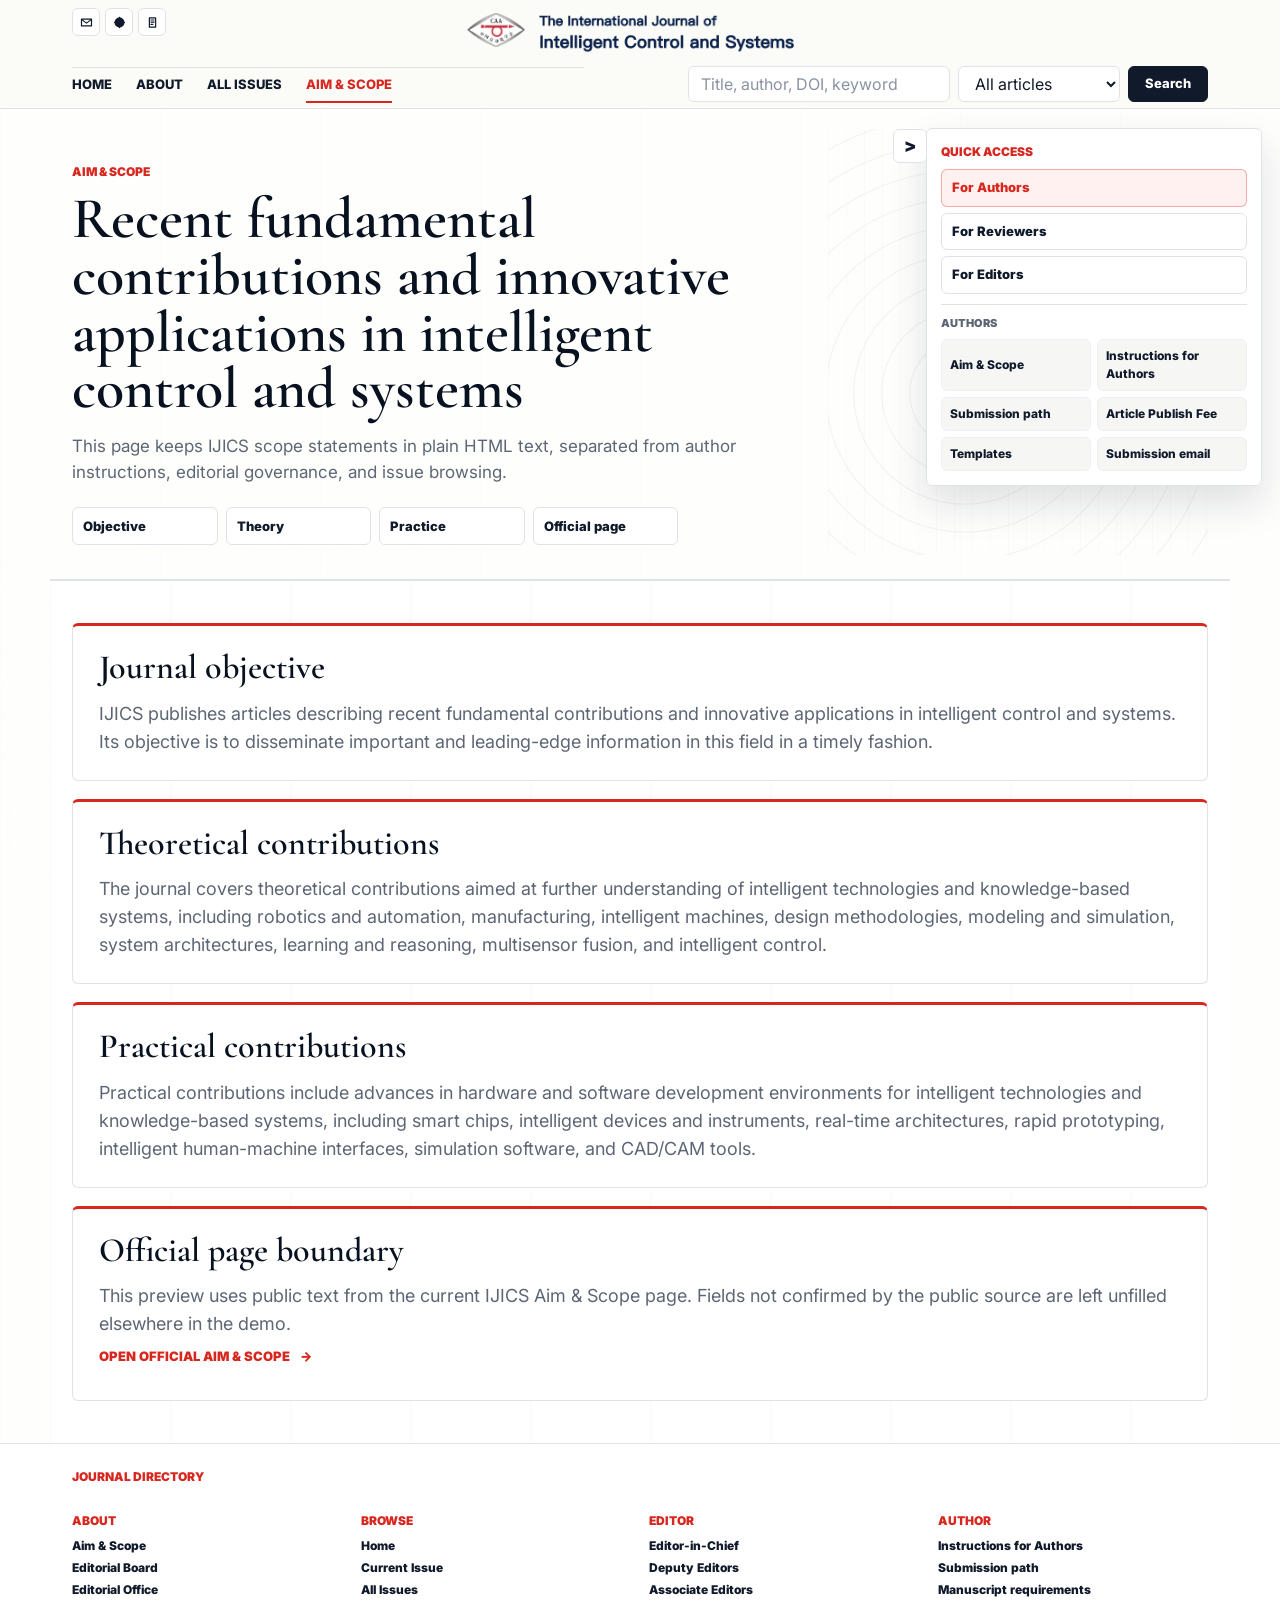
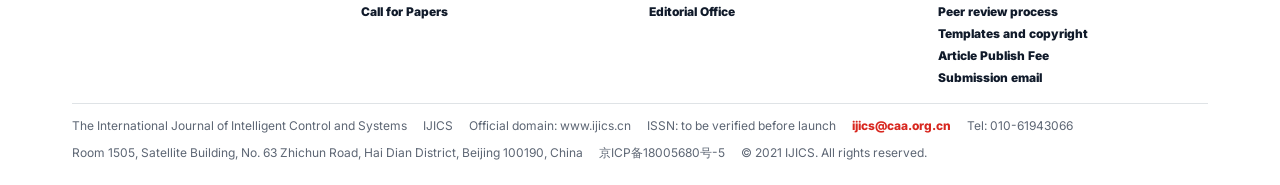
==== aim-scope.html @ 2e99a854 "Publish latest IJICS demo site" ====
<!doctype html>
<html lang="en">
  <head>
    <meta charset="utf-8" />
    <meta name="viewport" content="width=device-width, initial-scale=1" />
    <title>Aim &amp; Scope · IJICS Homepage Preview</title>
    <meta
      name="description"
      content="IJICS Aim and Scope page preview with official scope text for intelligent control, knowledge-based systems, and practical intelligent technologies."
    />
    <link rel="stylesheet" href="./styles.css?v=32" />
  </head>
  <body>
    <a class="skip-link" href="#main">Skip to content</a>

    <header class="site-header">
      <div class="nav-shell">
        <a class="brand" href="./index.html#home" aria-label="IJICS home">
          <img
            class="brand-logo"
            src="./assets/ijics-logo-lockup-transparent.png"
            width="798"
            height="128"
            alt="The International Journal of Intelligent Control and Systems"
          />
        </a>
        <div class="header-actions">
          <nav class="social-links" aria-label="Journal utility links">
            <a href="./editorial-board.html#editorial-office" aria-label="Contact Editorial Office">
              <svg viewBox="0 0 24 24" aria-hidden="true">
                <path d="M4 6.5h16v11H4z" />
                <path d="m4 7 8 6 8-6" />
              </svg>
              <span class="visually-hidden">Contact</span>
            </a>
            <a href="https://www.ijics.cn/" aria-label="Open current IJICS website">
              <svg viewBox="0 0 24 24" aria-hidden="true">
                <circle cx="12" cy="12" r="8" />
                <path d="M4 12h16M12 4c2.2 2.3 3.2 5 3.2 8s-1 5.7-3.2 8M12 4c-2.2 2.3-3.2 5-3.2 8s1 5.7 3.2 8" />
              </svg>
              <span class="visually-hidden">Website</span>
            </a>
            <a href="./author-center.html#author-guide" aria-label="Author resources">
              <svg viewBox="0 0 24 24" aria-hidden="true">
                <path d="M7 4.5h10v15H7z" />
                <path d="M9.5 8h5M9.5 11.5h5M9.5 15h3" />
              </svg>
              <span class="visually-hidden">Author resources</span>
            </a>
          </nav>
        </div>
      </div>

      <div class="navigation-board">
        <nav class="section-shortcuts" aria-label="Primary columns">
          <a href="./index.html#home">Home</a>
          <details class="nav-menu">
            <summary>About</summary>
            <div class="nav-menu-panel">
              <a href="./aim-scope.html#aim-scope">Aim &amp; Scope</a>
              <a href="./editorial-board.html#editorial-board">Editorial Board</a>
              <a href="./author-center.html#apf">Article Publish Fee</a>
              <a href="./editorial-board.html#editorial-office" data-section-link="Editors">Editorial Office</a>
            </div>
          </details>
          <a href="./index.html#all-issues">All Issues</a>
          <a class="nav-home" href="./aim-scope.html#aim-scope">Aim &amp; Scope</a>
        </nav>

        <form class="nav-article-search" id="article-search" role="search">
          <label for="articleQuery">Search articles</label>
          <div class="nav-search-row">
            <input
              id="articleQuery"
              type="search"
              placeholder="Title, author, DOI, keyword"
              autocomplete="off"
            />
            <select id="issueSelect" aria-label="Article collection">
              <option value="">All articles</option>
              <optgroup label="Articles">
                <option value="current">Current Issue</option>
                <option value="archive">Journal Archive</option>
                <option value="popular">Popular Articles</option>
              </optgroup>
              <optgroup label="Journal information">
                <option value="cfp">Call for Papers</option>
                <option value="authors">Author Resources</option>
              </optgroup>
            </select>
            <button type="submit" aria-label="Search articles">Search</button>
          </div>
        </form>
      </div>
    </header>

    <main id="main" class="page-shell">
      <aside class="quick-access-float" id="site-structure" aria-label="Quick Access">
        <button
          type="button"
          class="quick-access-toggle"
          id="quickAccessToggle"
          aria-label="Collapse Quick Access"
          aria-expanded="true"
          aria-controls="quickAccessContent"
          onclick="toggleQuickAccess()"
        >
          &gt;
        </button>
        <div class="quick-access-content" id="quickAccessContent">
          <p class="eyebrow">Quick Access</p>
          <div class="quick-access-links">
            <button type="button" class="quick-access-link is-active" data-section-link="Authors">For Authors</button>
            <button type="button" class="quick-access-link" data-section-link="Reviewers">For Reviewers</button>
            <button type="button" class="quick-access-link" data-section-link="Editors">For Editors</button>
          </div>
          <div class="quick-access-secondary" id="quickAccessSecondary" aria-live="polite"></div>
        </div>
      </aside>

      <div class="content-flow">
        <section class="subpage-hero" id="aim-scope">
          <div>
            <p class="eyebrow">Aim &amp; Scope</p>
            <h1>Recent fundamental contributions and innovative applications in intelligent control and systems</h1>
            <p>
              This page keeps IJICS scope statements in plain HTML text, separated from
              author instructions, editorial governance, and issue browsing.
            </p>
          </div>
          <nav class="subpage-jump-row" aria-label="Aim and scope sections">
            <a href="#journal-objective">Objective</a>
            <a href="#theoretical-scope">Theory</a>
            <a href="#practical-scope">Practice</a>
            <a href="#official-page">Official page</a>
          </nav>
        </section>

        <section class="profile-band profile-band-paper" aria-label="Journal aim and scope">
          <div class="guide-grid">
            <article class="guide-card" id="journal-objective">
              <h2>Journal objective</h2>
              <p>
                IJICS publishes articles describing recent fundamental contributions and innovative
                applications in intelligent control and systems. Its objective is to disseminate
                important and leading-edge information in this field in a timely fashion.
              </p>
            </article>

            <article class="guide-card" id="theoretical-scope">
              <h2>Theoretical contributions</h2>
              <p>
                The journal covers theoretical contributions aimed at further understanding of
                intelligent technologies and knowledge-based systems, including robotics and automation,
                manufacturing, intelligent machines, design methodologies, modeling and simulation,
                system architectures, learning and reasoning, multisensor fusion, and intelligent control.
              </p>
            </article>

            <article class="guide-card" id="practical-scope">
              <h2>Practical contributions</h2>
              <p>
                Practical contributions include advances in hardware and software development
                environments for intelligent technologies and knowledge-based systems, including smart
                chips, intelligent devices and instruments, real-time architectures, rapid prototyping,
                intelligent human-machine interfaces, simulation software, and CAD/CAM tools.
              </p>
            </article>

            <article class="guide-card" id="official-page">
              <h2>Official page boundary</h2>
              <p>
                This preview uses public text from the current IJICS Aim &amp; Scope page. Fields not
                confirmed by the public source are left unfilled elsewhere in the demo.
              </p>
              <a class="quiet-link" href="https://www.ijics.cn/about/amis-and-scope">Open official Aim &amp; Scope</a>
            </article>
          </div>
        </section>
      </div>
    </main>

    <footer class="site-footer" id="contact" aria-label="Journal compliance information">
      <div class="footer-compliance">
        <p class="eyebrow">Journal directory</p>
        <nav class="footer-directory" aria-label="Expanded journal navigation">
          <section class="footer-directory-group">
            <h2>About</h2>
            <a href="./aim-scope.html#aim-scope">Aim &amp; Scope</a>
            <a href="./editorial-board.html#editorial-board">Editorial Board</a>
            <a href="./editorial-board.html#editorial-office">Editorial Office</a>
          </section>
          <section class="footer-directory-group">
            <h2>Browse</h2>
            <a href="./index.html#home">Home</a>
            <a href="./index.html#current-issue">Current Issue</a>
            <a href="./index.html#all-issues">All Issues</a>
            <a href="./index.html#call-for-papers">Call for Papers</a>
          </section>
          <section class="footer-directory-group">
            <h2>Editor</h2>
            <a href="./editorial-board.html#editor-in-chief">Editor-in-Chief</a>
            <a href="./editorial-board.html#deputy-editors">Deputy Editors</a>
            <a href="./editorial-board.html#associate-editors">Associate Editors</a>
            <a href="./editorial-board.html#editorial-office">Editorial Office</a>
          </section>
          <section class="footer-directory-group">
            <h2>Author</h2>
            <a href="./author-center.html#author-guide">Instructions for Authors</a>
            <a href="./author-center.html#submission">Submission path</a>
            <a href="./author-center.html#requirements">Manuscript requirements</a>
            <a href="./author-center.html#peer-review">Peer review process</a>
            <a href="./author-center.html#templates">Templates and copyright</a>
            <a href="./author-center.html#apf">Article Publish Fee</a>
            <a href="./editorial-board.html#editorial-office">Submission email</a>
          </section>
        </nav>
        <div class="identity-strip">
          <span>The International Journal of Intelligent Control and Systems</span>
          <span>IJICS</span>
          <span>Official domain: www.ijics.cn</span>
          <span>ISSN: to be verified before launch</span>
          <a href="mailto:ijics@caa.org.cn">ijics@caa.org.cn</a>
          <span>Tel: 010-61943066</span>
          <span>Room 1505, Satellite Building, No. 63 Zhichun Road, Hai Dian District, Beijing 100190, China</span>
          <span>京ICP备18005680号-5</span>
          <span>© 2021 IJICS. All rights reserved.</span>
        </div>
      </div>
    </footer>

    <div class="toast" id="toast" role="status" aria-live="polite"></div>
    <script src="./script.js?v=27"></script>
  </body>
</html>
---- styles.css ----
@import url("https://fonts.googleapis.com/css2?family=Cormorant+Garamond:wght@500;600;700&family=Inter:wght@400;500;600;700;800;900&display=swap");

:root {
  --paper: #fbfbf8;
  --surface: #ffffff;
  --surface-soft: #f6f7f5;
  --ink: #101a2a;
  --ink-strong: #07111f;
  --muted: #5d6674;
  --faint: #8a93a1;
  --line: #dfe3e6;
  --line-soft: #edf0f2;
  --accent: #d8271f;
  --accent-dark: #a91915;
  --accent-soft: #fff1ef;
  --blue-soft: #edf3f7;
  --max: 1180px;
  --radius: 6px;
  --shadow: 0 18px 40px rgba(16, 26, 42, 0.05);
  --display: "Cormorant Garamond", Georgia, "Times New Roman", serif;
  --sans: Inter, ui-sans-serif, system-ui, -apple-system, BlinkMacSystemFont, "Segoe UI", sans-serif;
}

* {
  box-sizing: border-box;
}

html {
  scroll-behavior: smooth;
}

[id] {
  scroll-margin-top: 148px;
}

body {
  margin: 0;
  background:
    linear-gradient(90deg, rgba(16, 26, 42, 0.035) 1px, transparent 1px) 0 0 / 160px 100%,
    var(--paper);
  color: var(--ink);
  font-family: var(--sans);
  font-size: 16px;
  line-height: 1.5;
  letter-spacing: 0;
}

body::before {
  content: "";
  position: fixed;
  left: 0;
  bottom: 0;
  z-index: -1;
  width: min(460px, 42vw);
  height: min(360px, 42vh);
  pointer-events: none;
  background:
    radial-gradient(circle at 18% 72%, rgba(216, 39, 31, 0.2) 0 2px, transparent 3px),
    radial-gradient(circle at 46% 58%, rgba(16, 26, 42, 0.18) 0 2px, transparent 3px),
    radial-gradient(circle at 72% 42%, rgba(216, 39, 31, 0.16) 0 2px, transparent 3px),
    repeating-radial-gradient(circle at 24% 80%, transparent 0 24px, rgba(16, 26, 42, 0.08) 25px, transparent 26px);
  opacity: 0.42;
}

a {
  color: inherit;
  text-decoration: none;
}

button,
input,
select {
  font: inherit;
  letter-spacing: 0;
}

button,
a {
  -webkit-tap-highlight-color: transparent;
}

:focus-visible {
  outline: 3px solid rgba(216, 39, 31, 0.38);
  outline-offset: 3px;
}

.skip-link {
  position: absolute;
  left: 16px;
  top: -60px;
  z-index: 20;
  padding: 10px 14px;
  border-radius: var(--radius);
  background: var(--ink);
  color: #fff;
}

.skip-link:focus {
  top: 16px;
}

.visually-hidden {
  position: absolute;
  width: 1px;
  height: 1px;
  overflow: hidden;
  clip: rect(0 0 0 0);
  white-space: nowrap;
}

.site-header {
  position: sticky;
  top: 0;
  z-index: 10;
  border-bottom: 1px solid var(--line);
  background: rgba(251, 251, 248, 0.96);
  backdrop-filter: blur(14px);
}

.nav-shell {
  position: relative;
  width: min(100%, var(--max));
  margin: 0 auto;
  display: grid;
  grid-template-columns: 1fr;
  align-items: center;
  justify-items: center;
  min-height: 66px;
  padding: 4px 22px 3px;
}

.brand {
  min-width: 0;
  display: block;
  width: min(100%, 360px);
  max-width: 360px;
}

.brand-logo {
  display: block;
  width: 100%;
  height: auto;
  margin-inline: auto;
}

.header-actions {
  position: absolute;
  left: 22px;
  top: 8px;
  display: grid;
  gap: 5px;
  justify-items: start;
}

.social-links {
  display: flex;
  flex-wrap: wrap;
  gap: 5px;
  justify-content: flex-start;
}

.social-links a {
  width: 28px;
  height: 28px;
  display: inline-grid;
  place-items: center;
  padding: 0;
  border: 1px solid var(--line);
  border-radius: var(--radius);
  background: var(--surface);
  color: var(--ink);
  font-size: 0;
  font-weight: 850;
}

.social-links svg {
  width: 15px;
  height: 15px;
  display: block;
  fill: none;
  stroke: currentColor;
  stroke-width: 1.9;
  stroke-linecap: round;
  stroke-linejoin: round;
}

.social-links circle {
  fill: currentColor;
  stroke: none;
}

.social-links a[aria-label="RSS feed"]::before {
  font-size: 9px;
  font-weight: 900;
}

.social-links a:hover {
  border-color: rgba(216, 39, 31, 0.34);
  color: var(--accent);
}

.navigation-board {
  width: min(100%, var(--max));
  margin: 0 auto;
  display: grid;
  grid-template-columns: minmax(360px, 0.92fr) minmax(420px, 1.08fr);
  gap: 24px;
  align-items: center;
  padding: 0 22px 6px;
}

.section-shortcuts {
  display: flex;
  min-width: 0;
  gap: 24px;
  align-items: center;
  border-top: 1px solid var(--line);
}

.section-shortcuts a,
.nav-menu summary {
  min-height: 34px;
  display: inline-flex;
  align-items: center;
  border: 0;
  background: transparent;
  color: var(--ink);
  font-size: 13px;
  font-weight: 800;
  text-transform: uppercase;
  white-space: nowrap;
  cursor: pointer;
}

.section-shortcuts .nav-home {
  position: relative;
  color: var(--accent);
}

.section-shortcuts .nav-home::after {
  content: "";
  position: absolute;
  left: 0;
  right: 0;
  bottom: -1px;
  height: 2px;
  background: var(--accent);
}

.section-shortcuts a:hover,
.nav-menu summary:hover {
  color: var(--accent);
}

.nav-menu {
  position: relative;
  min-width: 0;
  display: inline-flex;
  align-items: center;
}

.nav-menu summary {
  list-style: none;
}

.nav-menu summary::-webkit-details-marker {
  display: none;
}

.nav-menu-panel {
  position: absolute;
  top: calc(100% + 7px);
  left: -12px;
  z-index: 12;
  min-width: 220px;
  display: grid;
  overflow: hidden;
  border: 1px solid var(--line);
  border-radius: var(--radius);
  background: var(--surface);
  box-shadow: var(--shadow);
}

.nav-menu-panel a {
  min-height: 40px;
  display: flex;
  align-items: center;
  padding: 9px 12px;
  border-bottom: 1px solid var(--line-soft);
  color: var(--ink);
  font-size: 13px;
  font-weight: 700;
  text-transform: none;
}

.nav-menu-panel a:last-child {
  border-bottom: 0;
}

.nav-menu-panel a:hover {
  background: var(--surface-soft);
  color: var(--accent);
}

.nav-article-search {
  display: grid;
  justify-self: end;
  width: min(100%, 520px);
}

.nav-article-search label {
  position: absolute;
  width: 1px;
  height: 1px;
  overflow: hidden;
  clip: rect(0 0 0 0);
  white-space: nowrap;
}

.nav-search-row {
  display: grid;
  grid-template-columns: minmax(170px, 1fr) 162px auto;
  gap: 8px;
}

.nav-search-row input,
.nav-search-row select {
  min-width: 0;
  height: 36px;
  padding: 0 12px;
  border: 1px solid var(--line);
  border-radius: var(--radius);
  background: var(--surface);
  color: var(--ink);
}

.nav-search-row input::placeholder,
.announcement-search input::placeholder {
  color: var(--faint);
}

.nav-search-row button {
  min-height: 36px;
  padding: 0 16px;
  border: 1px solid var(--ink);
  border-radius: var(--radius);
  background: var(--ink);
  color: #fff;
  font-size: 13px;
  font-weight: 800;
  cursor: pointer;
}

.nav-search-row button:hover,
.editorial-link:hover {
  border-color: var(--accent);
  background: var(--accent);
}

.page-shell {
  width: 100%;
  margin: 0 auto;
  display: block;
  background: rgba(255, 255, 255, 0.72);
}

.content-flow {
  min-width: 0;
}

.quick-access-float {
  position: fixed;
  top: 128px;
  right: 18px;
  z-index: 22;
  width: 336px;
  padding: 14px;
  overflow: visible;
  border: 1px solid var(--line);
  border-radius: var(--radius);
  background: rgba(255, 255, 255, 0.94);
  box-shadow: 0 18px 38px rgba(16, 26, 42, 0.13);
  backdrop-filter: blur(12px);
}

.quick-access-toggle {
  position: absolute;
  top: 0;
  left: -34px;
  z-index: 2;
  width: 34px;
  height: 34px;
  display: inline-grid;
  place-items: center;
  border: 1px solid var(--line);
  border-radius: var(--radius);
  background: var(--surface);
  color: var(--ink);
  font-size: 18px;
  font-weight: 900;
  line-height: 1;
  cursor: pointer;
}

.quick-access-content {
  max-height: calc(100vh - 156px);
  overflow-y: auto;
}

.quick-access-toggle:hover {
  border-color: rgba(216, 39, 31, 0.34);
  color: var(--accent);
}

.quick-access-float.is-collapsed {
  right: 0;
  width: 44px;
  height: 44px;
  padding: 0;
  overflow: hidden;
  border-right: 0;
  border-radius: var(--radius) 0 0 var(--radius);
}

.quick-access-float.is-collapsed .quick-access-content {
  display: none;
}

.quick-access-float.is-collapsed .quick-access-toggle {
  inset: 0;
  width: 44px;
  height: 44px;
  border: 0;
  border-radius: 0;
  background: var(--ink);
  color: #fff;
}

.quick-access-float .eyebrow {
  margin-bottom: 8px;
}

.quick-access-links {
  display: grid;
  gap: 6px;
}

.quick-access-link {
  width: 100%;
  min-height: 36px;
  padding: 8px 10px;
  border: 1px solid var(--line);
  border-radius: var(--radius);
  background: var(--surface);
  color: var(--ink);
  text-align: left;
  font-size: 13px;
  font-weight: 850;
  cursor: pointer;
}

.quick-access-link:hover,
.quick-access-link.is-active {
  border-color: rgba(216, 39, 31, 0.34);
  background: var(--accent-soft);
  color: var(--accent);
}

.quick-access-secondary {
  display: grid;
  gap: 8px;
  margin-top: 10px;
  padding-top: 10px;
  border-top: 1px solid var(--line);
}

.quick-access-secondary p {
  margin: 0;
  color: var(--muted);
  font-size: 11px;
  font-weight: 900;
  text-transform: uppercase;
}

.quick-access-secondary-list {
  display: grid;
  grid-template-columns: repeat(2, minmax(0, 1fr));
  gap: 6px;
}

.quick-access-secondary-link {
  width: 100%;
  min-height: 32px;
  padding: 7px 8px;
  border: 1px solid var(--line-soft);
  border-radius: var(--radius);
  background: var(--surface-soft);
  color: var(--ink);
  text-align: left;
  font-size: 12px;
  font-weight: 800;
  cursor: pointer;
}

.quick-access-secondary-link:hover {
  border-color: rgba(216, 39, 31, 0.3);
  color: var(--accent);
}

.home-band,
.summary-band {
  padding: 28px 22px 42px;
}

.home-grid,
.updates-panel,
.footer-compliance {
  width: min(100%, var(--max));
  margin-inline: auto;
}

.home-grid {
  display: grid;
  grid-template-columns: minmax(0, 1fr);
  gap: 24px;
  align-items: start;
}

.reader-panel {
  min-width: 0;
}

.eyebrow {
  margin: 0 0 10px;
  color: var(--accent);
  font-size: 12px;
  font-weight: 900;
  text-transform: uppercase;
}

h1,
h2,
h3,
p {
  overflow-wrap: anywhere;
}

h1 {
  margin: 0;
  max-width: 650px;
  color: var(--ink-strong);
  font-family: var(--display);
  font-size: 58px;
  font-weight: 600;
  line-height: 0.98;
}

h2 {
  margin: 0;
  color: var(--ink-strong);
  font-family: var(--display);
  font-size: 28px;
  font-weight: 600;
  line-height: 1.1;
}

h3 {
  margin: 0;
  color: var(--ink-strong);
  font-size: 16px;
  line-height: 1.28;
}

.feature-slide p,
.editorial-copy p {
  color: var(--muted);
}

.feature-carousel {
  margin-bottom: 22px;
  overflow: hidden;
  border-bottom: 1px solid var(--line);
}

.feature-track {
  display: flex;
  gap: 14px;
  overflow-x: auto;
  scroll-snap-type: x mandatory;
  scrollbar-width: none;
}

.feature-track::-webkit-scrollbar {
  display: none;
}

.feature-slide {
  position: relative;
  isolation: isolate;
  min-height: 322px;
  min-width: 100%;
  display: grid;
  grid-template-columns: minmax(0, 0.55fr) minmax(0, 0.45fr);
  gap: 24px;
  align-items: start;
  padding: 34px 0 28px;
  overflow: hidden;
  background: transparent;
  scroll-snap-align: start;
}

.feature-slide > div,
.feature-slide > a {
  grid-column: 1;
  position: relative;
  z-index: 2;
}

.feature-slide > a {
  justify-self: start;
  align-self: end;
}

.feature-slide::before {
  content: "";
  position: absolute;
  inset: 10px 0 22px 46%;
  z-index: 0;
  background:
    radial-gradient(circle at 50% 50%, var(--ink) 0 7px, transparent 8px),
    radial-gradient(circle at 34% 44%, var(--accent) 0 3px, transparent 4px),
    radial-gradient(circle at 62% 20%, var(--accent) 0 3px, transparent 4px),
    radial-gradient(circle at 78% 58%, var(--accent) 0 3px, transparent 4px),
    radial-gradient(circle at 56% 82%, var(--accent) 0 3px, transparent 4px),
    repeating-radial-gradient(circle at 50% 50%, transparent 0 30px, rgba(16, 26, 42, 0.15) 31px, transparent 32px),
    linear-gradient(90deg, transparent 0 49%, rgba(16, 26, 42, 0.13) 49.5% 50.5%, transparent 51%),
    linear-gradient(0deg, transparent 0 49%, rgba(16, 26, 42, 0.13) 49.5% 50.5%, transparent 51%),
    repeating-linear-gradient(90deg, rgba(16, 26, 42, 0.04) 0 1px, transparent 1px 18px),
    repeating-linear-gradient(0deg, rgba(16, 26, 42, 0.04) 0 1px, transparent 1px 18px);
  opacity: 0.86;
}

.feature-slide::after {
  content: "";
  position: absolute;
  right: 8%;
  top: 76px;
  z-index: 1;
  width: 176px;
  height: 176px;
  border: 1px solid rgba(216, 39, 31, 0.72);
  border-left-color: transparent;
  border-bottom-color: transparent;
  border-radius: 50%;
  transform: rotate(18deg);
}

.feature-slide h2 {
  max-width: 650px;
  font-size: 52px;
  line-height: 0.98;
}

.quiet-link,
.editorial-link,
.updates-panel a {
  min-height: 38px;
  display: inline-flex;
  align-items: center;
  width: fit-content;
  padding: 8px 0;
  border: 0;
  background: transparent;
  color: var(--accent);
  font-size: 13px;
  font-weight: 900;
  text-transform: uppercase;
}

.quiet-link::after,
.editorial-link::after,
.updates-panel a::after {
  content: "->";
  margin-left: 10px;
}

.editorial-link {
  padding: 9px 12px;
  border: 1px solid var(--ink);
  border-radius: var(--radius);
  background: var(--ink);
  color: #fff;
  text-transform: none;
}

.editorial-link::after {
  content: "";
  margin: 0;
}

.issue-showcase {
  display: grid;
  gap: 18px;
  padding-top: 22px;
  border-top: 1px solid var(--line);
}

.issue-showcase-header {
  display: flex;
  align-items: end;
  justify-content: space-between;
  gap: 24px;
}

.issue-showcase-header h2 {
  margin: 2px 0 0;
  font-size: 33px;
  line-height: 1.02;
}

.issue-showcase-header p:last-child {
  max-width: 640px;
  margin: 9px 0 0;
  color: var(--muted);
  font-size: 15px;
}

.issue-showcase-header .quiet-link {
  margin-bottom: 8px;
  white-space: nowrap;
}

.article-type-switcher {
  display: flex;
  align-items: center;
  justify-content: space-between;
  gap: 18px;
  min-width: 0;
  padding: 0;
  border-top: 1px solid var(--line);
  border-bottom: 1px solid var(--line);
  background: var(--surface);
}

.article-type-tabs {
  display: flex;
  align-items: stretch;
  min-width: 0;
  overflow-x: auto;
}

.article-type-tab {
  position: relative;
  min-height: 58px;
  display: inline-flex;
  align-items: center;
  justify-content: center;
  min-width: max-content;
  padding: 10px 16px;
  border: 0;
  background: transparent;
  color: var(--muted);
  font-size: 14px;
  font-weight: 800;
  text-align: center;
  cursor: pointer;
}

.article-type-tab span {
  margin-left: 4px;
  color: inherit;
  font-weight: 700;
}

.article-type-tab.is-active,
.article-type-tab:hover {
  color: var(--accent);
}

.article-type-tab.is-active::after {
  content: "";
  position: absolute;
  left: 14px;
  right: 14px;
  bottom: 0;
  height: 2px;
  background: var(--accent);
}

.article-sort {
  display: inline-flex;
  align-items: center;
  gap: 8px;
  flex: 0 0 auto;
  padding-right: 10px;
  color: var(--muted);
  font-size: 14px;
  font-weight: 800;
  white-space: nowrap;
}

.article-sort select {
  width: auto;
  min-height: 40px;
  padding: 0 30px 0 4px;
  border: 0;
  background: transparent;
  color: var(--muted);
  font-weight: 800;
}

.article-list {
  min-width: 0;
}

.issue-card-grid {
  display: grid;
  grid-template-columns: repeat(3, minmax(0, 1fr));
  grid-auto-rows: 1fr;
  gap: 14px;
  align-items: stretch;
}

.article-card {
  min-width: 0;
}

.article-card.is-hidden {
  display: none;
}

.issue-article-card {
  display: grid;
  grid-template-rows: auto 1fr auto;
  height: 100%;
  min-height: 510px;
  overflow: hidden;
  border: 1px solid var(--line);
  border-radius: var(--radius);
  background: var(--surface);
  box-shadow: 0 12px 26px rgba(16, 26, 42, 0.035);
}

.issue-article-card:hover {
  border-color: rgba(216, 39, 31, 0.28);
  box-shadow: 0 18px 34px rgba(16, 26, 42, 0.07);
}

.article-figure {
  margin: 0;
  overflow: hidden;
  aspect-ratio: 16 / 9;
  border-bottom: 1px solid var(--line);
  background: #f7f9fa;
}

.article-figure img {
  display: block;
  width: 100%;
  height: 100%;
  object-fit: cover;
}

.article-card-body {
  display: grid;
  align-content: start;
  min-height: 235px;
  padding: 14px 14px 12px;
}

.type-label {
  display: block;
  margin: 0;
  color: var(--muted);
  font-size: 11px;
  font-weight: 900;
  text-transform: uppercase;
}

.article-card h2 {
  margin: 7px 0 0;
  font-size: 22px;
  line-height: 1.06;
}

.article-authors {
  margin: 8px 0 0;
  color: var(--muted);
  font-size: 14px;
  font-weight: 700;
}

.article-meta {
  margin: 8px 0 0;
  color: var(--faint);
  font-size: 12px;
  font-weight: 700;
}

.article-meta span {
  display: inline-block;
  margin: 0 6px;
  color: var(--line);
}

.article-actions {
  display: grid;
  grid-template-columns: repeat(auto-fit, minmax(64px, 1fr));
  border-top: 1px solid var(--line);
  background: var(--surface);
}

.article-actions a {
  min-width: 0;
  min-height: 42px;
  display: inline-flex;
  align-items: center;
  justify-content: center;
  padding: 0 8px;
  color: var(--muted);
  font-size: 12px;
  font-weight: 800;
}

.article-actions a + a {
  border-left: 1px solid var(--line-soft);
}

.article-actions a:hover {
  color: var(--accent);
  background: var(--accent-soft);
}

.all-issues-panel {
  display: grid;
  gap: 18px;
  width: min(100%, var(--max));
  margin: 0 auto;
  padding: 42px 22px;
  border-top: 1px solid var(--line);
}

.all-issues-grid {
  display: flex;
  gap: 12px;
  overflow-x: auto;
  scroll-snap-type: x mandatory;
  padding-bottom: 10px;
  scrollbar-color: var(--accent) var(--line);
}

.past-issue-card {
  flex: 0 0 calc((100% - 24px) / 3);
  display: grid;
  grid-template-columns: 74px minmax(0, 1fr);
  gap: 14px;
  align-items: start;
  min-width: 0;
  padding: 14px;
  border: 1px solid var(--line);
  border-radius: var(--radius);
  background: var(--surface);
  scroll-snap-align: start;
}

.past-issue-card img {
  width: 74px;
  aspect-ratio: 1;
  object-fit: cover;
  border: 1px solid var(--line);
  border-radius: var(--radius);
  background: var(--paper);
}

.past-issue-card h3 {
  margin-top: 6px;
  font-family: var(--display);
  font-size: 20px;
  font-weight: 600;
}

.past-issue-card p:last-child {
  margin: 7px 0 0;
  color: var(--muted);
  font-size: 13px;
}

.past-issue-card a {
  color: var(--accent);
  font-weight: 850;
}

.article-preview {
  margin: 0;
  overflow: hidden;
  border: 1px solid var(--line);
  border-radius: var(--radius);
  background: var(--paper);
  min-width: 0;
}

.article-preview img {
  display: block;
  width: 100%;
  max-width: 100%;
  height: auto;
  object-fit: cover;
}

.editorial-copy {
  display: grid;
  gap: 8px;
}

.article-byline {
  font-weight: 700;
}

.summary-band {
  padding: 42px 22px;
  border-top: 1px solid var(--line);
  border-bottom: 1px solid var(--line);
  background: var(--surface);
}

.updates-panel {
  margin-bottom: 28px;
}

.updates-heading {
  display: flex;
  gap: 18px;
  align-items: flex-start;
  justify-content: space-between;
  margin-bottom: 16px;
  padding-bottom: 12px;
  border-bottom: 1px solid var(--line);
}

.updates-grid {
  display: flex;
  gap: 12px;
  overflow-x: auto;
  scroll-snap-type: x mandatory;
  padding-bottom: 10px;
  scrollbar-color: var(--accent) var(--line);
}

.update-card {
  flex: 0 0 calc((100% - 12px) / 2);
  min-width: 220px;
  min-height: 172px;
  display: grid;
  grid-template-columns: 64px minmax(0, 1fr);
  gap: 14px;
  align-items: start;
  padding: 15px;
  border: 1px solid var(--line);
  background: var(--paper);
  scroll-snap-align: start;
}

.update-card.is-hidden {
  display: none;
}

.update-call {
  border-top: 3px solid var(--accent);
}

.update-news {
  border-top: 3px solid var(--ink);
}

.update-card img {
  width: 64px;
  aspect-ratio: 1;
  object-fit: cover;
  border: 1px solid var(--line);
  border-radius: var(--radius);
  background: var(--surface);
}

.update-label {
  display: inline-flex;
  width: fit-content;
  min-height: 22px;
  align-items: center;
  padding: 2px 7px;
  border: 1px solid rgba(216, 39, 31, 0.38);
  border-radius: 999px;
  background: var(--accent-soft);
  color: var(--accent);
  font-size: 11px;
  font-weight: 900;
  text-transform: uppercase;
}

.update-news .update-label {
  border-color: rgba(16, 26, 42, 0.22);
  background: var(--blue-soft);
  color: var(--ink);
}

.update-card h3 {
  margin-top: 8px;
  font-family: var(--display);
  font-size: 21px;
  font-weight: 600;
}

.update-card p {
  margin: 8px 0 0;
  color: var(--muted);
  font-size: 14px;
  line-height: 1.4;
}

.update-card strong {
  display: block;
  margin-top: 10px;
  color: var(--ink);
  font-size: 13px;
}

.announcements-empty {
  margin: 0;
  padding: 18px;
  border: 1px dashed var(--line);
  border-radius: var(--radius);
  color: var(--muted);
  background: var(--paper);
}

.journal-news-board {
  display: grid;
  gap: 16px;
  margin-top: 28px;
  padding-top: 22px;
  border-top: 1px solid var(--line);
}

.journal-news-heading h2 {
  margin-top: 0;
}

.journal-news-list {
  display: grid;
  gap: 12px;
}

.journal-news-card {
  display: grid;
  grid-template-columns: 168px minmax(0, 1fr);
  gap: 18px;
  align-items: stretch;
  min-width: 0;
  padding: 14px;
  border: 1px solid var(--line);
  border-radius: var(--radius);
  background: var(--paper);
}

.journal-news-card img {
  width: 100%;
  height: 132px;
  object-fit: cover;
  border: 1px solid var(--line);
  border-radius: var(--radius);
  background: var(--surface);
}

.journal-news-card h3 {
  margin-top: 8px;
  font-family: var(--display);
  font-size: 24px;
  font-weight: 600;
}

.journal-news-card p {
  margin: 8px 0 0;
  color: var(--muted);
}

.news-meta {
  margin: 0;
  color: var(--accent);
  font-size: 12px;
  font-weight: 900;
  text-transform: uppercase;
}

.toast {
  position: fixed;
  right: 18px;
  bottom: 18px;
  z-index: 30;
  max-width: 320px;
  padding: 12px 14px;
  border-radius: var(--radius);
  background: var(--ink);
  color: #fff;
  box-shadow: var(--shadow);
  opacity: 0;
  transform: translateY(12px);
  pointer-events: none;
  transition: opacity 160ms ease, transform 160ms ease;
}

.toast.is-visible {
  opacity: 1;
  transform: translateY(0);
}

.site-footer {
  border-top: 1px solid var(--line);
  background: var(--surface);
}

.footer-compliance {
  padding: 24px 22px;
}

.footer-directory {
  display: grid;
  grid-template-columns: repeat(4, minmax(0, 1fr));
  gap: 18px;
  margin-top: 12px;
  padding: 16px 0 18px;
  border-bottom: 1px solid var(--line);
}

.footer-directory-group {
  display: grid;
  align-content: start;
  gap: 7px;
  min-width: 0;
}

.footer-directory-group h2 {
  margin: 0 0 3px;
  color: var(--accent);
  font-family: var(--sans);
  font-size: 12px;
  font-weight: 900;
  line-height: 1.2;
  text-transform: uppercase;
}

.footer-directory-group a {
  width: fit-content;
  max-width: 100%;
  color: var(--ink);
  font-size: 12px;
  font-weight: 850;
  line-height: 1.25;
}

.footer-directory-group a:hover {
  color: var(--accent);
}

.identity-strip {
  display: flex;
  flex-wrap: wrap;
  gap: 10px 16px;
  align-items: center;
  justify-content: flex-start;
  margin-top: 14px;
  color: var(--muted);
  font-size: 12px;
  line-height: 1.35;
}

.identity-strip a {
  color: var(--accent);
  font-weight: 800;
}

.profile-band {
  width: min(100%, var(--max));
  margin: 0 auto;
  padding: 42px 22px;
  border-top: 1px solid var(--line);
}

.subpage-hero {
  position: relative;
  width: min(100%, var(--max));
  margin: 0 auto;
  display: grid;
  grid-template-columns: 1fr;
  gap: 22px;
  align-items: start;
  padding: 54px 22px 34px;
  border-bottom: 1px solid var(--line);
  overflow: hidden;
}

.subpage-hero::after {
  content: "";
  position: absolute;
  inset: 20px 22px 24px auto;
  width: min(380px, 34vw);
  pointer-events: none;
  background:
    radial-gradient(circle at 72% 42%, var(--accent) 0 3px, transparent 4px),
    radial-gradient(circle at 36% 62%, var(--ink) 0 6px, transparent 7px),
    repeating-radial-gradient(circle at 36% 62%, transparent 0 26px, rgba(16, 26, 42, 0.12) 27px, transparent 28px),
    repeating-linear-gradient(90deg, rgba(16, 26, 42, 0.04) 0 1px, transparent 1px 18px);
  opacity: 0.45;
}

.subpage-hero > * {
  position: relative;
  z-index: 1;
}

.subpage-hero > div,
.subpage-jump-row {
  width: min(100%, 760px);
}

.subpage-hero h1 {
  max-width: 760px;
}

.subpage-hero p:last-child {
  max-width: 720px;
  margin: 16px 0 0;
  color: var(--muted);
  font-size: 17px;
}

.subpage-jump-row {
  display: grid;
  grid-template-columns: repeat(5, minmax(110px, 1fr));
  gap: 8px;
  align-content: start;
}

.subpage-jump-row a {
  min-height: 38px;
  display: flex;
  align-items: center;
  padding: 8px 10px;
  border: 1px solid var(--line);
  border-radius: var(--radius);
  background: rgba(255, 255, 255, 0.78);
  color: var(--ink);
  font-size: 13px;
  font-weight: 850;
}

.subpage-jump-row a:hover {
  border-color: rgba(216, 39, 31, 0.34);
  background: var(--accent-soft);
  color: var(--accent);
}

.profile-band-paper {
  background:
    linear-gradient(90deg, rgba(16, 26, 42, 0.025) 1px, transparent 1px) 0 0 / 120px 100%,
    rgba(255, 255, 255, 0.78);
}

.profile-grid {
  display: grid;
  grid-template-columns: minmax(0, 1.16fr) minmax(280px, 0.84fr);
  gap: 14px;
}

.profile-card {
  min-width: 0;
  padding: 18px;
  border: 1px solid var(--line);
  border-radius: var(--radius);
  background: var(--surface);
  box-shadow: 0 12px 26px rgba(16, 26, 42, 0.035);
}

.profile-card-wide {
  grid-row: span 2;
}

.profile-card p {
  margin: 12px 0 0;
  color: var(--muted);
}

.fee-card {
  border-top: 3px solid var(--accent);
}

.office-card {
  border-top: 3px solid var(--ink);
}

.office-contact-layout {
  display: grid;
  grid-template-columns: minmax(0, 0.95fr) minmax(300px, 1.05fr);
  gap: 18px;
  align-items: stretch;
  margin-top: 18px;
}

.mock-map {
  position: relative;
  overflow: hidden;
  min-height: 260px;
  margin-top: 0;
  border: 1px solid var(--line);
  border-radius: var(--radius);
  background:
    linear-gradient(90deg, rgba(25, 117, 210, 0.08), rgba(38, 166, 154, 0.08)),
    #eef3ed;
  box-shadow: inset 0 0 0 1px rgba(255, 255, 255, 0.72);
}

.mock-map-topbar {
  position: absolute;
  top: 12px;
  left: 12px;
  right: 12px;
  z-index: 2;
  display: flex;
  justify-content: space-between;
  gap: 12px;
  padding: 8px 10px;
  border: 1px solid rgba(212, 218, 225, 0.9);
  border-radius: var(--radius);
  background: rgba(255, 255, 255, 0.9);
  color: var(--muted);
  font-size: 12px;
  font-weight: 850;
}

.mock-map-grid {
  position: absolute;
  inset: 0;
  background:
    linear-gradient(90deg, rgba(19, 34, 57, 0.06) 1px, transparent 1px),
    linear-gradient(0deg, rgba(19, 34, 57, 0.06) 1px, transparent 1px),
    radial-gradient(circle at 70% 38%, rgba(38, 166, 154, 0.18), transparent 22%),
    radial-gradient(circle at 22% 72%, rgba(25, 117, 210, 0.16), transparent 24%);
  background-size: 42px 42px, 42px 42px, auto, auto;
}

.map-road,
.map-block,
.map-pin {
  position: absolute;
  display: block;
}

.map-road {
  border-radius: 999px;
  background: rgba(255, 255, 255, 0.9);
  box-shadow: 0 0 0 1px rgba(211, 217, 224, 0.85);
}

.map-road-main {
  left: -8%;
  right: -8%;
  top: 52%;
  height: 26px;
  transform: rotate(-7deg);
}

.map-road-cross {
  top: -8%;
  bottom: -8%;
  left: 46%;
  width: 22px;
  transform: rotate(13deg);
}

.map-road-diagonal {
  left: 20%;
  right: 8%;
  top: 30%;
  height: 16px;
  transform: rotate(34deg);
}

.map-block {
  border: 1px solid rgba(184, 200, 191, 0.72);
  border-radius: 6px;
  background: rgba(190, 218, 194, 0.56);
}

.map-block-a {
  width: 18%;
  height: 24%;
  left: 10%;
  top: 21%;
}

.map-block-b {
  width: 20%;
  height: 20%;
  right: 14%;
  top: 18%;
}

.map-block-c {
  width: 23%;
  height: 18%;
  left: 16%;
  bottom: 16%;
}

.map-block-d {
  width: 18%;
  height: 22%;
  right: 18%;
  bottom: 14%;
}

.map-pin {
  left: 50%;
  top: 48%;
  width: 22px;
  height: 22px;
  border: 4px solid #fff;
  border-radius: 50% 50% 50% 0;
  background: var(--accent);
  box-shadow: 0 10px 22px rgba(11, 24, 42, 0.22);
  transform: translate(-50%, -70%) rotate(-45deg);
}

.map-pin::after {
  content: "";
  position: absolute;
  inset: 4px;
  border-radius: 50%;
  background: var(--surface);
}

.mock-map-caption {
  position: absolute;
  left: 18px;
  bottom: 18px;
  z-index: 2;
  display: grid;
  gap: 2px;
  max-width: min(310px, calc(100% - 36px));
  padding: 12px 14px;
  border: 1px solid rgba(212, 218, 225, 0.95);
  border-left: 3px solid var(--accent);
  border-radius: var(--radius);
  background: rgba(255, 255, 255, 0.93);
  color: var(--ink);
  box-shadow: 0 14px 30px rgba(11, 24, 42, 0.12);
}

.mock-map-caption strong {
  font-size: 15px;
  line-height: 1.2;
}

.mock-map-caption span {
  color: var(--muted);
  font-size: 13px;
  font-weight: 750;
}

.section-heading {
  display: grid;
  gap: 4px;
  margin-bottom: 18px;
  padding-bottom: 12px;
  border-bottom: 1px solid var(--line);
}

.guide-grid {
  display: grid;
  grid-template-columns: 1fr;
  gap: 18px;
}

.guide-card,
.board-role-card,
.board-list-card {
  min-width: 0;
  padding: 24px 26px;
  border: 1px solid var(--line);
  border-radius: var(--radius);
  background: var(--surface);
}

.guide-card {
  border-top: 3px solid var(--accent);
}

.guide-card h2,
.guide-card h3,
.board-role-card h2,
.board-role-card h3,
.board-list-card h2,
.board-list-card h3 {
  font-family: var(--display);
  font-size: 34px;
  font-weight: 600;
  line-height: 1.05;
}

.guide-card p {
  margin: 14px 0 0;
  color: var(--muted);
  font-size: 18px;
  line-height: 1.55;
}

.requirements-list {
  display: grid;
  gap: 12px;
  margin: 16px 0 0;
  padding: 0;
  list-style: none;
}

.requirements-list li {
  position: relative;
  padding-left: 20px;
  color: var(--muted);
  font-size: 17px;
  line-height: 1.45;
}

.requirements-list li::before {
  content: "";
  position: absolute;
  left: 0;
  top: 0.68em;
  width: 7px;
  height: 7px;
  border-radius: 50%;
  background: var(--accent);
}

.requirements-list a,
.office-facts a {
  color: var(--accent);
  font-weight: 850;
}

.threshold-grid {
  display: grid;
  grid-template-columns: repeat(2, minmax(0, 1fr));
  gap: 14px;
  margin-top: 20px;
}

.threshold-card {
  min-height: 168px;
  display: grid;
  place-items: center;
  align-content: center;
  gap: 16px;
  padding: 20px 18px;
  border: 1px solid rgba(216, 39, 31, 0.16);
  border-top: 3px solid var(--accent);
  border-radius: var(--radius);
  background: linear-gradient(180deg, rgba(216, 39, 31, 0.055), var(--surface) 58%);
  text-align: center;
}

.threshold-card span {
  color: var(--ink);
  font-size: 15px;
  font-weight: 900;
  line-height: 1.2;
  text-transform: uppercase;
}

.threshold-card strong {
  color: var(--accent);
  font-family: var(--display);
  font-size: 58px;
  font-weight: 700;
  line-height: 0.9;
  text-align: center;
}

.template-tile-grid {
  display: grid;
  grid-template-columns: repeat(2, minmax(0, 1fr));
  gap: 14px;
  margin-top: 18px;
}

.template-tile,
.action-tile {
  min-height: 168px;
  display: grid;
  align-content: start;
  gap: 12px;
  padding: 18px;
  border: 1px solid var(--line);
  border-top: 3px solid var(--accent);
  border-radius: var(--radius);
  background: var(--surface-soft);
  color: var(--ink);
}

.template-tile:hover,
.action-tile:hover {
  border-color: rgba(216, 39, 31, 0.36);
  background: var(--accent-soft);
}

.action-tile {
  width: min(100%, 420px);
  min-height: 124px;
  margin-top: 18px;
  grid-template-columns: 58px minmax(0, 1fr);
  align-items: center;
}

.tile-icon {
  width: 58px;
  height: 58px;
  display: inline-grid;
  place-items: center;
  border: 1px solid rgba(216, 39, 31, 0.24);
  border-radius: var(--radius);
  background: #fff;
  color: var(--accent);
}

.tile-icon svg {
  width: 32px;
  height: 32px;
  fill: none;
  stroke: currentColor;
  stroke-width: 1.9;
  stroke-linecap: round;
  stroke-linejoin: round;
}

.template-format {
  display: inline-flex;
  width: fit-content;
  min-height: 24px;
  align-items: center;
  padding: 2px 8px;
  border: 1px solid rgba(216, 39, 31, 0.3);
  border-radius: 999px;
  color: var(--accent);
  font-size: 11px;
  font-weight: 900;
  letter-spacing: 0;
}

.template-tile strong {
  font-family: var(--display);
  font-size: 28px;
  font-weight: 650;
  line-height: 1.05;
}

.template-tile span:last-child,
.action-tile em {
  color: var(--muted);
  font-size: 15px;
  font-weight: 700;
  line-height: 1.25;
}

.action-tile strong {
  display: block;
  font-family: var(--display);
  font-size: 28px;
  font-weight: 650;
  line-height: 1.05;
}

.action-tile em {
  display: block;
  margin-top: 8px;
  font-style: normal;
}

.copyright-list {
  margin-top: 14px;
}

.office-facts {
  display: grid;
  gap: 12px;
  margin: 0;
}

.office-facts div {
  display: grid;
  gap: 3px;
  padding-bottom: 10px;
  border-bottom: 1px solid var(--line-soft);
}

.office-facts div:last-child {
  padding-bottom: 0;
  border-bottom: 0;
}

.office-facts dt {
  color: var(--accent);
  font-size: 11px;
  font-weight: 900;
  text-transform: uppercase;
}

.office-facts dd {
  margin: 0;
  color: var(--ink);
  font-size: 14px;
  font-weight: 650;
}

.board-grid {
  display: grid;
  grid-template-columns: 1fr;
  gap: 16px;
  margin-bottom: 16px;
}

.board-role-card {
  display: grid;
  gap: 18px;
  border-top: 3px solid var(--ink);
}

.board-person-list {
  display: grid;
  gap: 14px;
}

.board-person {
  min-width: 0;
  min-height: 86px;
  display: grid;
  grid-template-columns: 58px minmax(0, 1fr);
  gap: 14px;
  align-items: center;
  padding: 12px;
  border: 1px solid var(--line-soft);
  border-radius: var(--radius);
  background:
    linear-gradient(90deg, rgba(216, 39, 31, 0.035), transparent 38%),
    var(--surface-soft);
}

.board-person-feature {
  min-height: 124px;
  grid-template-columns: 86px minmax(0, 1fr);
  gap: 20px;
  padding: 18px;
  background:
    linear-gradient(90deg, rgba(16, 26, 42, 0.035), transparent 44%),
    var(--surface);
}

.board-avatar {
  width: 58px;
  aspect-ratio: 1;
  display: inline-grid;
  place-items: center;
  border: 1px solid rgba(216, 39, 31, 0.22);
  border-radius: 50%;
  background:
    radial-gradient(circle at 32% 28%, rgba(255, 255, 255, 0.92) 0 18%, transparent 19%),
    linear-gradient(135deg, rgba(216, 39, 31, 0.16), rgba(16, 26, 42, 0.1));
  color: var(--ink);
  font-family: var(--sans);
  font-size: 15px;
  font-weight: 950;
}

.board-person-feature .board-avatar {
  width: 86px;
  font-size: 22px;
}

.board-person-copy {
  min-width: 0;
  display: grid;
  gap: 5px;
}

.board-person-name {
  color: var(--ink);
  font-family: var(--sans);
  font-size: 18px;
  font-weight: 950;
  line-height: 1.14;
}

.board-person-feature .board-person-name {
  font-family: var(--display);
  font-size: 44px;
  font-weight: 650;
  line-height: 0.98;
}

.board-person-affiliation {
  color: var(--muted);
  font-size: 14px;
  font-weight: 750;
  line-height: 1.28;
}

.board-person-feature .board-person-affiliation {
  font-size: 18px;
  line-height: 1.3;
}

.associate-grid {
  display: grid;
  grid-template-columns: repeat(2, minmax(0, 1fr));
  gap: 12px;
  margin: 18px 0 0;
  padding: 0;
  list-style: none;
}

.associate-grid .board-person {
  height: 100%;
}

.search-box,
.past-issue-select,
.author-panel,
.decision-list,
.decision-links {
  display: none;
}

@media (max-width: 1100px) {
  .nav-shell {
    padding-inline: 16px;
  }

  .header-actions {
    left: 16px;
  }

  .navigation-board {
    grid-template-columns: 1fr;
    gap: 12px;
    padding-inline: 16px;
  }

  .nav-article-search {
    justify-self: stretch;
    width: 100%;
  }
}

@media (max-width: 860px) {
  .brand {
    width: min(100%, 360px);
    max-width: 360px;
  }

  .feature-slide {
    grid-template-columns: 1fr;
    padding-right: 0;
  }

  .feature-slide::before,
  .feature-slide::after {
    opacity: 0.22;
  }

  .feature-slide > div,
  .feature-slide > a {
    grid-column: 1;
  }
}

@media (max-width: 760px) {
  .home-band,
  .summary-band {
    padding: 34px 16px;
  }

  .home-grid {
    grid-template-columns: 1fr;
  }

  .quick-access-float {
    top: auto;
    left: 12px;
    right: 12px;
    bottom: 12px;
    width: auto;
    max-height: 44vh;
    padding: 10px;
  }

  .quick-access-links {
    grid-template-columns: repeat(3, minmax(0, 1fr));
  }

  .quick-access-link {
    text-align: center;
    font-size: 12px;
  }

  .quick-access-secondary-list {
    grid-template-columns: repeat(2, minmax(0, 1fr));
  }

  .issue-showcase-header {
    display: grid;
    align-items: start;
  }

  .issue-showcase-header .quiet-link {
    margin-bottom: 0;
  }

  .issue-card-grid {
    grid-template-columns: repeat(2, minmax(0, 1fr));
  }

  .past-issue-card {
    flex-basis: min(420px, 72vw);
  }

  .profile-grid,
  .guide-grid,
  .board-grid,
  .office-contact-layout,
  .subpage-hero {
    grid-template-columns: 1fr;
  }

  .mock-map {
    min-height: 230px;
  }

  .profile-card-wide {
    grid-row: auto;
  }

  .journal-news-card {
    grid-template-columns: 132px minmax(0, 1fr);
  }

  .update-card {
    flex-basis: min(520px, 72vw);
  }

  .footer-directory {
    grid-template-columns: repeat(2, minmax(0, 1fr));
  }
}

@media (max-width: 620px) {
  body {
    font-size: 15px;
  }

  .brand {
    max-width: 100%;
  }

  .brand-logo {
    width: min(100%, 320px);
  }

  .section-shortcuts {
    gap: 18px;
    overflow-x: auto;
  }

  .nav-menu-panel {
    position: static;
    margin-top: 1px;
    box-shadow: none;
  }

  .nav-search-row {
    grid-template-columns: 1fr;
  }

  h1 {
    font-size: 38px;
  }

  h2 {
    font-size: 24px;
  }

  .feature-slide {
    min-height: 280px;
    padding: 24px 0;
  }

  .feature-slide h2 {
    font-size: 34px;
  }

  .article-type-switcher {
    display: grid;
    gap: 0;
  }

  .article-type-tabs {
    width: 100%;
  }

  .article-type-tab {
    min-height: 50px;
    justify-content: flex-start;
  }

  .article-sort {
    width: 100%;
    justify-content: space-between;
    padding: 8px 12px;
    border-top: 1px solid var(--line);
  }

  .issue-card-grid {
    grid-template-columns: 1fr;
  }

  .issue-article-card {
    min-height: 0;
  }

  .article-card-body {
    min-height: 0;
  }

  .updates-heading {
    display: grid;
  }

  .update-card {
    flex-basis: 86vw;
    grid-template-columns: 58px minmax(0, 1fr);
  }

  .past-issue-card {
    flex-basis: 86vw;
  }

  .footer-directory {
    grid-template-columns: 1fr;
  }

  .update-card img {
    width: 58px;
  }

  .journal-news-card {
    grid-template-columns: 1fr;
  }

  .journal-news-card img {
    height: auto;
    aspect-ratio: 16 / 9;
  }

  .subpage-jump-row,
  .threshold-grid,
  .template-tile-grid {
    grid-template-columns: 1fr;
  }
}

@media (prefers-reduced-motion: reduce) {
  *,
  *::before,
  *::after {
    scroll-behavior: auto !important;
    transition: none !important;
  }
}
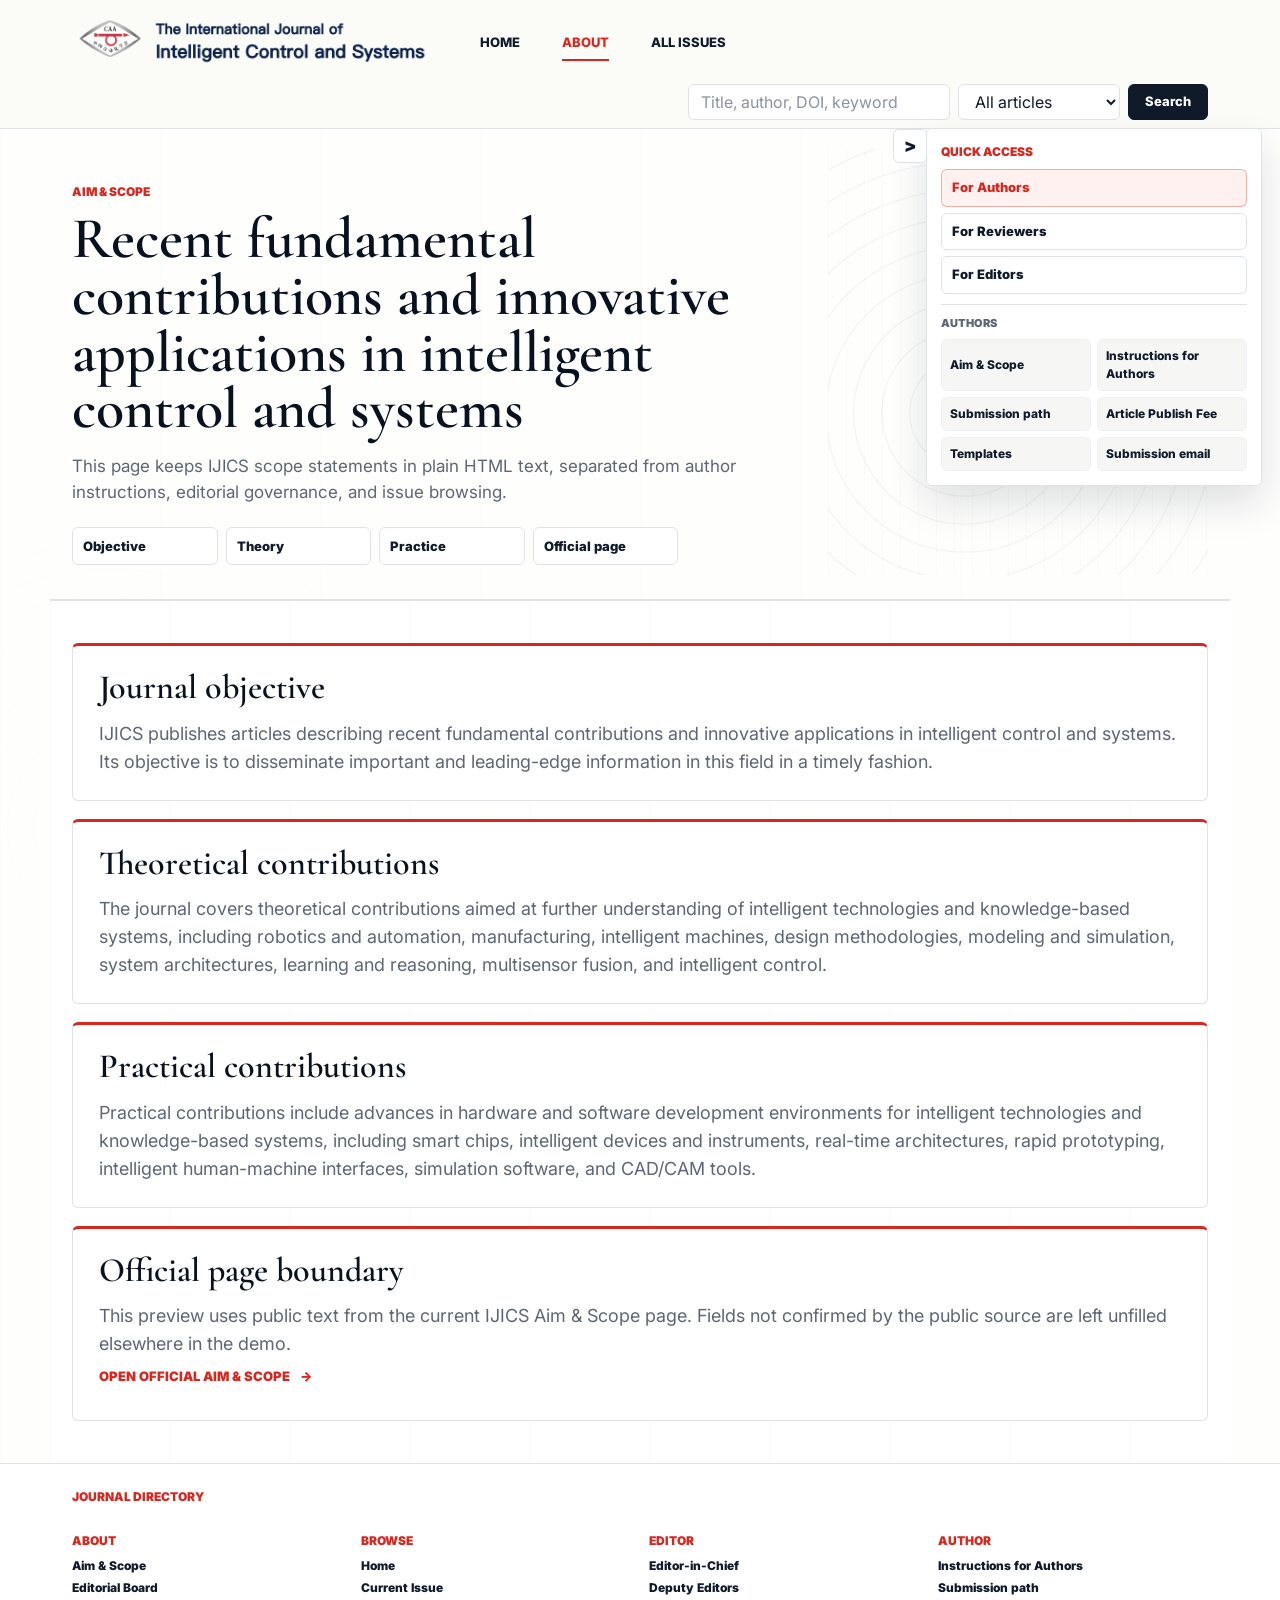
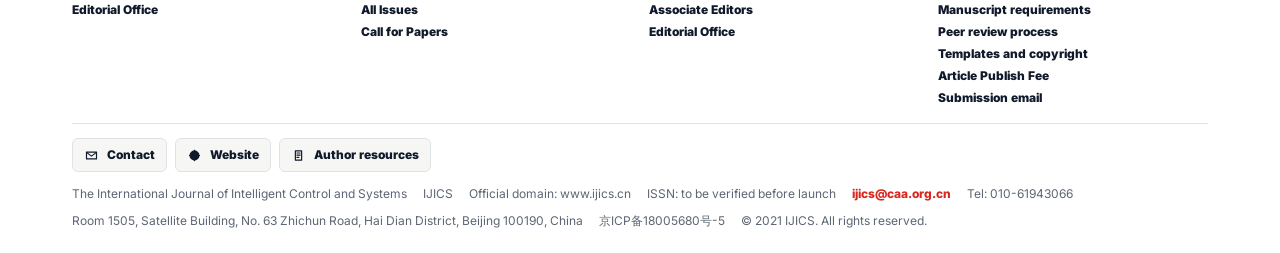
==== commit 02fa07b5: "Update latest IJICS demo preview" ====
--- a/aim-scope.html
+++ b/aim-scope.html
@@ -8,7 +8,7 @@
       name="description"
       content="IJICS Aim and Scope page preview with official scope text for intelligent control, knowledge-based systems, and practical intelligent technologies."
     />
-    <link rel="stylesheet" href="./styles.css?v=32" />
+    <link rel="stylesheet" href="./styles.css?v=41" />
   </head>
   <body>
     <a class="skip-link" href="#main">Skip to content</a>
@@ -24,38 +24,10 @@
             alt="The International Journal of Intelligent Control and Systems"
           />
         </a>
-        <div class="header-actions">
-          <nav class="social-links" aria-label="Journal utility links">
-            <a href="./editorial-board.html#editorial-office" aria-label="Contact Editorial Office">
-              <svg viewBox="0 0 24 24" aria-hidden="true">
-                <path d="M4 6.5h16v11H4z" />
-                <path d="m4 7 8 6 8-6" />
-              </svg>
-              <span class="visually-hidden">Contact</span>
-            </a>
-            <a href="https://www.ijics.cn/" aria-label="Open current IJICS website">
-              <svg viewBox="0 0 24 24" aria-hidden="true">
-                <circle cx="12" cy="12" r="8" />
-                <path d="M4 12h16M12 4c2.2 2.3 3.2 5 3.2 8s-1 5.7-3.2 8M12 4c-2.2 2.3-3.2 5-3.2 8s1 5.7 3.2 8" />
-              </svg>
-              <span class="visually-hidden">Website</span>
-            </a>
-            <a href="./author-center.html#author-guide" aria-label="Author resources">
-              <svg viewBox="0 0 24 24" aria-hidden="true">
-                <path d="M7 4.5h10v15H7z" />
-                <path d="M9.5 8h5M9.5 11.5h5M9.5 15h3" />
-              </svg>
-              <span class="visually-hidden">Author resources</span>
-            </a>
-          </nav>
-        </div>
-      </div>
-
-      <div class="navigation-board">
         <nav class="section-shortcuts" aria-label="Primary columns">
           <a href="./index.html#home">Home</a>
           <details class="nav-menu">
-            <summary>About</summary>
+            <summary class="nav-home">About</summary>
             <div class="nav-menu-panel">
               <a href="./aim-scope.html#aim-scope">Aim &amp; Scope</a>
               <a href="./editorial-board.html#editorial-board">Editorial Board</a>
@@ -63,10 +35,11 @@
               <a href="./editorial-board.html#editorial-office" data-section-link="Editors">Editorial Office</a>
             </div>
           </details>
-          <a href="./index.html#all-issues">All Issues</a>
-          <a class="nav-home" href="./aim-scope.html#aim-scope">Aim &amp; Scope</a>
+          <a href="./all-issues.html#all-issues">All Issues</a>
         </nav>
-
+      </div>
+
+      <div class="navigation-board">
         <form class="nav-article-search" id="article-search" role="search">
           <label for="articleQuery">Search articles</label>
           <div class="nav-search-row">
@@ -194,7 +167,7 @@
             <h2>Browse</h2>
             <a href="./index.html#home">Home</a>
             <a href="./index.html#current-issue">Current Issue</a>
-            <a href="./index.html#all-issues">All Issues</a>
+            <a href="./all-issues.html#all-issues">All Issues</a>
             <a href="./index.html#call-for-papers">Call for Papers</a>
           </section>
           <section class="footer-directory-group">
@@ -214,6 +187,29 @@
             <a href="./author-center.html#apf">Article Publish Fee</a>
             <a href="./editorial-board.html#editorial-office">Submission email</a>
           </section>
+        </nav>
+        <nav class="footer-utility-links" aria-label="Journal utility links">
+          <a href="./editorial-board.html#editorial-office">
+            <svg viewBox="0 0 24 24" aria-hidden="true">
+              <path d="M4 6.5h16v11H4z" />
+              <path d="m4 7 8 6 8-6" />
+            </svg>
+            <span>Contact</span>
+          </a>
+          <a href="https://www.ijics.cn/">
+            <svg viewBox="0 0 24 24" aria-hidden="true">
+              <circle cx="12" cy="12" r="8" />
+              <path d="M4 12h16M12 4c2.2 2.3 3.2 5 3.2 8s-1 5.7-3.2 8M12 4c-2.2 2.3-3.2 5-3.2 8s1 5.7 3.2 8" />
+            </svg>
+            <span>Website</span>
+          </a>
+          <a href="./author-center.html#author-guide">
+            <svg viewBox="0 0 24 24" aria-hidden="true">
+              <path d="M7 4.5h10v15H7z" />
+              <path d="M9.5 8h5M9.5 11.5h5M9.5 15h3" />
+            </svg>
+            <span>Author resources</span>
+          </a>
         </nav>
         <div class="identity-strip">
           <span>The International Journal of Intelligent Control and Systems</span>
@@ -230,6 +226,6 @@
     </footer>
 
     <div class="toast" id="toast" role="status" aria-live="polite"></div>
-    <script src="./script.js?v=27"></script>
+    <script src="./script.js?v=31"></script>
   </body>
 </html>
--- a/styles.css
+++ b/styles.css
@@ -122,99 +122,46 @@
   width: min(100%, var(--max));
   margin: 0 auto;
   display: grid;
-  grid-template-columns: 1fr;
+  grid-template-columns: minmax(340px, 380px) minmax(0, 1fr);
   align-items: center;
-  justify-items: center;
-  min-height: 66px;
-  padding: 4px 22px 3px;
+  gap: 28px;
+  min-height: 84px;
+  padding: 8px 22px 7px;
 }
 
 .brand {
   min-width: 0;
+  justify-self: start;
   display: block;
-  width: min(100%, 360px);
-  max-width: 360px;
+  width: min(100%, 380px);
+  max-width: 380px;
 }
 
 .brand-logo {
   display: block;
   width: 100%;
   height: auto;
-  margin-inline: auto;
-}
-
-.header-actions {
-  position: absolute;
-  left: 22px;
-  top: 8px;
-  display: grid;
-  gap: 5px;
-  justify-items: start;
-}
-
-.social-links {
-  display: flex;
-  flex-wrap: wrap;
-  gap: 5px;
-  justify-content: flex-start;
-}
-
-.social-links a {
-  width: 28px;
-  height: 28px;
-  display: inline-grid;
-  place-items: center;
-  padding: 0;
-  border: 1px solid var(--line);
-  border-radius: var(--radius);
-  background: var(--surface);
-  color: var(--ink);
-  font-size: 0;
-  font-weight: 850;
-}
-
-.social-links svg {
-  width: 15px;
-  height: 15px;
-  display: block;
-  fill: none;
-  stroke: currentColor;
-  stroke-width: 1.9;
-  stroke-linecap: round;
-  stroke-linejoin: round;
-}
-
-.social-links circle {
-  fill: currentColor;
-  stroke: none;
-}
-
-.social-links a[aria-label="RSS feed"]::before {
-  font-size: 9px;
-  font-weight: 900;
-}
-
-.social-links a:hover {
-  border-color: rgba(216, 39, 31, 0.34);
-  color: var(--accent);
 }
 
 .navigation-board {
   width: min(100%, var(--max));
   margin: 0 auto;
   display: grid;
-  grid-template-columns: minmax(360px, 0.92fr) minmax(420px, 1.08fr);
-  gap: 24px;
+  grid-template-columns: 1fr;
+  gap: 0;
   align-items: center;
-  padding: 0 22px 6px;
+  padding: 0 22px 8px;
 }
 
 .section-shortcuts {
   display: flex;
   min-width: 0;
-  gap: 24px;
+  width: 100%;
+  justify-self: stretch;
+  justify-content: flex-start;
+  gap: 42px;
   align-items: center;
-  border-top: 1px solid var(--line);
+  border-top: 0;
 }
 
 .section-shortcuts a,
@@ -932,39 +879,309 @@
 }
 
 .all-issues-panel {
-  display: grid;
-  gap: 18px;
   width: min(100%, var(--max));
   margin: 0 auto;
-  padding: 42px 22px;
+  padding: 34px 22px 42px;
   border-top: 1px solid var(--line);
 }
 
+.all-issues-page-panel {
+  padding-top: 34px;
+}
+
+.issue-archive-brief {
+  display: grid;
+  grid-template-columns: minmax(0, 1.35fr) minmax(280px, 0.8fr);
+  gap: 18px;
+  align-items: end;
+  margin-bottom: 18px;
+  padding-bottom: 18px;
+  border-bottom: 1px solid var(--line);
+}
+
+.issue-archive-brief h1 {
+  margin-top: 6px;
+  font-size: 48px;
+  line-height: 0.98;
+}
+
+.issue-archive-brief p:not(.eyebrow) {
+  max-width: 760px;
+  margin: 10px 0 0;
+  color: var(--muted);
+  font-size: 17px;
+  line-height: 1.5;
+}
+
+.issue-archive-facts {
+  display: grid;
+  grid-template-columns: repeat(3, minmax(0, 1fr));
+  gap: 8px;
+  margin: 0;
+}
+
+.issue-archive-facts div {
+  min-width: 0;
+  padding: 10px;
+  border: 1px solid var(--line);
+  border-radius: var(--radius);
+  background: var(--surface);
+}
+
+.issue-archive-facts dt {
+  color: var(--faint);
+  font-size: 10px;
+  font-weight: 950;
+  line-height: 1;
+  text-transform: uppercase;
+}
+
+.issue-archive-facts dd {
+  margin: 5px 0 0;
+  color: var(--ink);
+  font-size: 14px;
+  font-weight: 850;
+  line-height: 1.25;
+}
+
+.issue-archive-layout {
+  display: grid;
+  grid-template-columns: minmax(0, 3fr) minmax(260px, 2fr);
+  gap: 18px;
+  align-items: start;
+}
+
+.issue-preview-panel {
+  min-width: 0;
+  display: grid;
+  grid-template-columns: 1fr;
+  grid-template-areas:
+    "cover"
+    "copy"
+    "signatures";
+  gap: 18px;
+  padding: 20px;
+  border: 1px solid var(--line);
+  border-top: 4px solid var(--accent);
+  border-radius: var(--radius);
+  background: var(--surface);
+  box-shadow: var(--shadow);
+}
+
+.issue-preview-cover {
+  grid-area: cover;
+  min-width: 0;
+}
+
+.issue-preview-cover-link {
+  display: block;
+  color: inherit;
+}
+
+.issue-preview-cover-link:focus-visible {
+  outline: 2px solid var(--accent);
+  outline-offset: 3px;
+  border-radius: var(--radius);
+}
+
+.issue-preview-cover img {
+  display: block;
+  width: 100%;
+  height: 460px;
+  object-fit: contain;
+  border: 1px solid var(--line);
+  border-radius: var(--radius);
+  background: var(--paper);
+}
+
+.issue-preview-copy {
+  grid-area: copy;
+  min-width: 0;
+  justify-self: end;
+  align-self: end;
+  margin-top: -8px;
+}
+
+.issue-preview-copy h1:not(.visually-hidden) {
+  margin-top: 8px;
+  font-size: 46px;
+  line-height: 0.98;
+}
+
+.issue-preview-copy .quiet-link {
+  white-space: nowrap;
+}
+
+.section-lede {
+  margin: 12px 0 0;
+  color: var(--muted);
+  font-size: 17px;
+}
+
+.signature-paper-list {
+  grid-area: signatures;
+  display: grid;
+  gap: 10px;
+  min-width: 0;
+}
+
+.signature-paper {
+  min-width: 0;
+  display: grid;
+  grid-template-columns: 110px minmax(0, 1fr);
+  column-gap: 12px;
+  row-gap: 4px;
+  align-items: center;
+  padding: 12px;
+  border: 1px solid var(--line-soft);
+  border-radius: var(--radius);
+  background: var(--surface-soft);
+}
+
+.signature-kind {
+  grid-row: 1 / span 2;
+  width: 100%;
+  color: var(--accent);
+  font-size: 11px;
+  font-weight: 950;
+  line-height: 1;
+  text-transform: uppercase;
+}
+
+.signature-paper h3 {
+  grid-column: 2;
+  margin: 0;
+  color: var(--ink);
+  font-family: var(--sans);
+  font-size: 15px;
+  font-weight: 900;
+  line-height: 1.22;
+}
+
+.signature-paper h3 a {
+  color: inherit;
+  text-decoration: none;
+}
+
+.signature-paper h3 a:hover,
+.signature-paper h3 a:focus-visible {
+  color: var(--accent);
+  text-decoration: underline;
+  text-decoration-thickness: 2px;
+  text-underline-offset: 3px;
+}
+
+.signature-paper p {
+  grid-column: 2;
+  margin: 0;
+  color: var(--muted);
+  font-size: 12px;
+  font-weight: 700;
+  line-height: 1.35;
+}
+
+.issue-browser-panel {
+  min-width: 0;
+  display: grid;
+  grid-template-rows: auto auto;
+  gap: 12px;
+  align-self: start;
+  padding: 16px;
+  border: 1px solid var(--line);
+  border-radius: var(--radius);
+  background: rgba(255, 255, 255, 0.76);
+}
+
+.issue-browser-heading {
+  display: grid;
+  gap: 12px;
+}
+
+.issue-browser-heading h2 {
+  margin-top: 6px;
+  font-size: 30px;
+}
+
+.issue-year-filter {
+  display: flex;
+  flex-wrap: wrap;
+  gap: 6px;
+}
+
+.issue-year-button {
+  min-height: 32px;
+  padding: 6px 10px;
+  border: 1px solid var(--line);
+  border-radius: var(--radius);
+  background: var(--surface);
+  color: var(--ink);
+  font: inherit;
+  font-size: 12px;
+  font-weight: 900;
+  cursor: pointer;
+}
+
+.issue-year-button:hover,
+.issue-year-button.is-active {
+  border-color: rgba(216, 39, 31, 0.55);
+  background: var(--accent-soft);
+  color: var(--accent);
+}
+
 .all-issues-grid {
-  display: flex;
-  gap: 12px;
-  overflow-x: auto;
-  scroll-snap-type: x mandatory;
-  padding-bottom: 10px;
+  min-height: 0;
+  max-height: 610px;
+  display: grid;
+  align-content: start;
+  grid-auto-rows: max-content;
+  gap: 10px;
+  overflow-y: auto;
+  overflow-x: hidden;
+  padding: 2px 6px 2px 0;
   scrollbar-color: var(--accent) var(--line);
 }
 
 .past-issue-card {
-  flex: 0 0 calc((100% - 24px) / 3);
-  display: grid;
-  grid-template-columns: 74px minmax(0, 1fr);
-  gap: 14px;
-  align-items: start;
   min-width: 0;
-  padding: 14px;
+  width: 100%;
   border: 1px solid var(--line);
   border-radius: var(--radius);
   background: var(--surface);
   scroll-snap-align: start;
-}
-
-.past-issue-card img {
-  width: 74px;
+  overflow: hidden;
+}
+
+.issue-select-card.is-hidden {
+  display: none;
+}
+
+.issue-select-card.is-selected {
+  border-color: rgba(216, 39, 31, 0.65);
+  box-shadow: inset 0 3px 0 var(--accent);
+}
+
+.issue-select-button {
+  width: 100%;
+  min-height: 136px;
+  display: grid;
+  grid-template-columns: 92px minmax(0, 1fr);
+  gap: 14px;
+  align-items: center;
+  padding: 12px;
+  border: 0;
+  background: transparent;
+  color: inherit;
+  font: inherit;
+  text-align: left;
+  cursor: pointer;
+}
+
+.issue-select-button:hover {
+  background: var(--surface-soft);
+}
+
+.issue-select-button img {
+  width: 92px;
   aspect-ratio: 1;
   object-fit: cover;
   border: 1px solid var(--line);
@@ -972,22 +1189,21 @@
   background: var(--paper);
 }
 
-.past-issue-card h3 {
+.issue-select-button strong {
+  display: block;
+  margin-top: 5px;
+  font-family: var(--display);
+  font-size: 25px;
+  font-weight: 600;
+  line-height: 1.02;
+}
+
+.issue-select-button small {
+  display: block;
   margin-top: 6px;
-  font-family: var(--display);
-  font-size: 20px;
-  font-weight: 600;
-}
-
-.past-issue-card p:last-child {
-  margin: 7px 0 0;
   color: var(--muted);
-  font-size: 13px;
-}
-
-.past-issue-card a {
-  color: var(--accent);
-  font-weight: 850;
+  font-size: 12px;
+  font-weight: 800;
 }
 
 .article-preview {
@@ -1257,6 +1473,51 @@
 }
 
 .footer-directory-group a:hover {
+  color: var(--accent);
+}
+
+.footer-utility-links {
+  display: flex;
+  flex-wrap: wrap;
+  gap: 8px;
+  align-items: center;
+  padding: 14px 0 0;
+}
+
+.footer-utility-links a {
+  min-height: 34px;
+  display: inline-flex;
+  align-items: center;
+  gap: 8px;
+  padding: 7px 11px;
+  border: 1px solid var(--line);
+  border-radius: var(--radius);
+  background: var(--surface-soft);
+  color: var(--ink);
+  font-size: 12px;
+  font-weight: 850;
+  line-height: 1.15;
+}
+
+.footer-utility-links svg {
+  width: 15px;
+  height: 15px;
+  flex: 0 0 auto;
+  display: block;
+  fill: none;
+  stroke: currentColor;
+  stroke-width: 1.9;
+  stroke-linecap: round;
+  stroke-linejoin: round;
+}
+
+.footer-utility-links circle {
+  fill: currentColor;
+  stroke: none;
+}
+
+.footer-utility-links a:hover {
+  border-color: rgba(216, 39, 31, 0.34);
   color: var(--accent);
 }
 
@@ -1938,16 +2199,17 @@
 
 @media (max-width: 1100px) {
   .nav-shell {
+    grid-template-columns: minmax(320px, 360px) minmax(0, 1fr);
     padding-inline: 16px;
-  }
-
-  .header-actions {
-    left: 16px;
+    gap: 24px;
+  }
+
+  .brand {
+    width: min(100%, 360px);
+    max-width: 360px;
   }
 
   .navigation-board {
-    grid-template-columns: 1fr;
-    gap: 12px;
     padding-inline: 16px;
   }
 
@@ -1958,9 +2220,28 @@
 }
 
 @media (max-width: 860px) {
+  .nav-shell {
+    grid-template-columns: minmax(300px, 340px) minmax(0, 1fr);
+    align-items: center;
+    gap: 16px;
+    min-height: 74px;
+  }
+
   .brand {
-    width: min(100%, 360px);
-    max-width: 360px;
+    width: min(100%, 340px);
+    max-width: 340px;
+  }
+
+  .section-shortcuts {
+    width: 100%;
+    gap: 26px;
+    justify-content: flex-start;
+    border-top: 0;
+  }
+
+  .section-shortcuts a,
+  .nav-menu summary {
+    font-size: 12px;
   }
 
   .feature-slide {
@@ -1976,6 +2257,28 @@
   .feature-slide > div,
   .feature-slide > a {
     grid-column: 1;
+  }
+}
+
+@media (max-width: 700px) {
+  .nav-shell {
+    grid-template-columns: 1fr;
+    min-height: auto;
+  }
+
+  .brand {
+    width: min(100%, 320px);
+    max-width: 320px;
+  }
+
+  .section-shortcuts {
+    grid-column: 1;
+    grid-row: 2;
+    width: 100%;
+    padding-top: 6px;
+    justify-content: flex-start;
+    border-top: 1px solid var(--line);
+    overflow-x: auto;
   }
 }
 
@@ -2025,8 +2328,42 @@
     grid-template-columns: repeat(2, minmax(0, 1fr));
   }
 
-  .past-issue-card {
-    flex-basis: min(420px, 72vw);
+  .issue-archive-brief {
+    grid-template-columns: 1fr;
+    align-items: start;
+  }
+
+  .issue-archive-facts {
+    grid-template-columns: repeat(3, minmax(0, 1fr));
+  }
+
+  .issue-archive-layout {
+    grid-template-columns: minmax(0, 3fr) minmax(240px, 2fr);
+    gap: 12px;
+  }
+
+  .issue-preview-panel {
+    grid-template-columns: 1fr;
+    grid-template-areas:
+      "cover"
+      "copy"
+      "signatures";
+  }
+
+  .issue-preview-cover img {
+    aspect-ratio: 16 / 10;
+  }
+
+  .signature-paper-list {
+    grid-template-columns: 1fr;
+  }
+
+  .issue-preview-copy h1 {
+    font-size: 36px;
+  }
+
+  .issue-select-card {
+    flex-basis: min(300px, 78vw);
   }
 
   .profile-grid,
@@ -2074,6 +2411,7 @@
   .section-shortcuts {
     gap: 18px;
     overflow-x: auto;
+    justify-content: flex-start;
   }
 
   .nav-menu-panel {
@@ -2128,6 +2466,27 @@
     grid-template-columns: 1fr;
   }
 
+  .issue-archive-brief h1 {
+    font-size: 38px;
+  }
+
+  .issue-archive-facts {
+    grid-template-columns: 1fr;
+  }
+
+  .issue-archive-layout {
+    grid-template-columns: 1fr;
+  }
+
+  .issue-preview-panel,
+  .issue-browser-panel {
+    padding: 14px;
+  }
+
+  .issue-preview-copy h1 {
+    font-size: 34px;
+  }
+
   .issue-article-card {
     min-height: 0;
   }
@@ -2145,7 +2504,7 @@
     grid-template-columns: 58px minmax(0, 1fr);
   }
 
-  .past-issue-card {
+  .issue-select-card {
     flex-basis: 86vw;
   }
 
